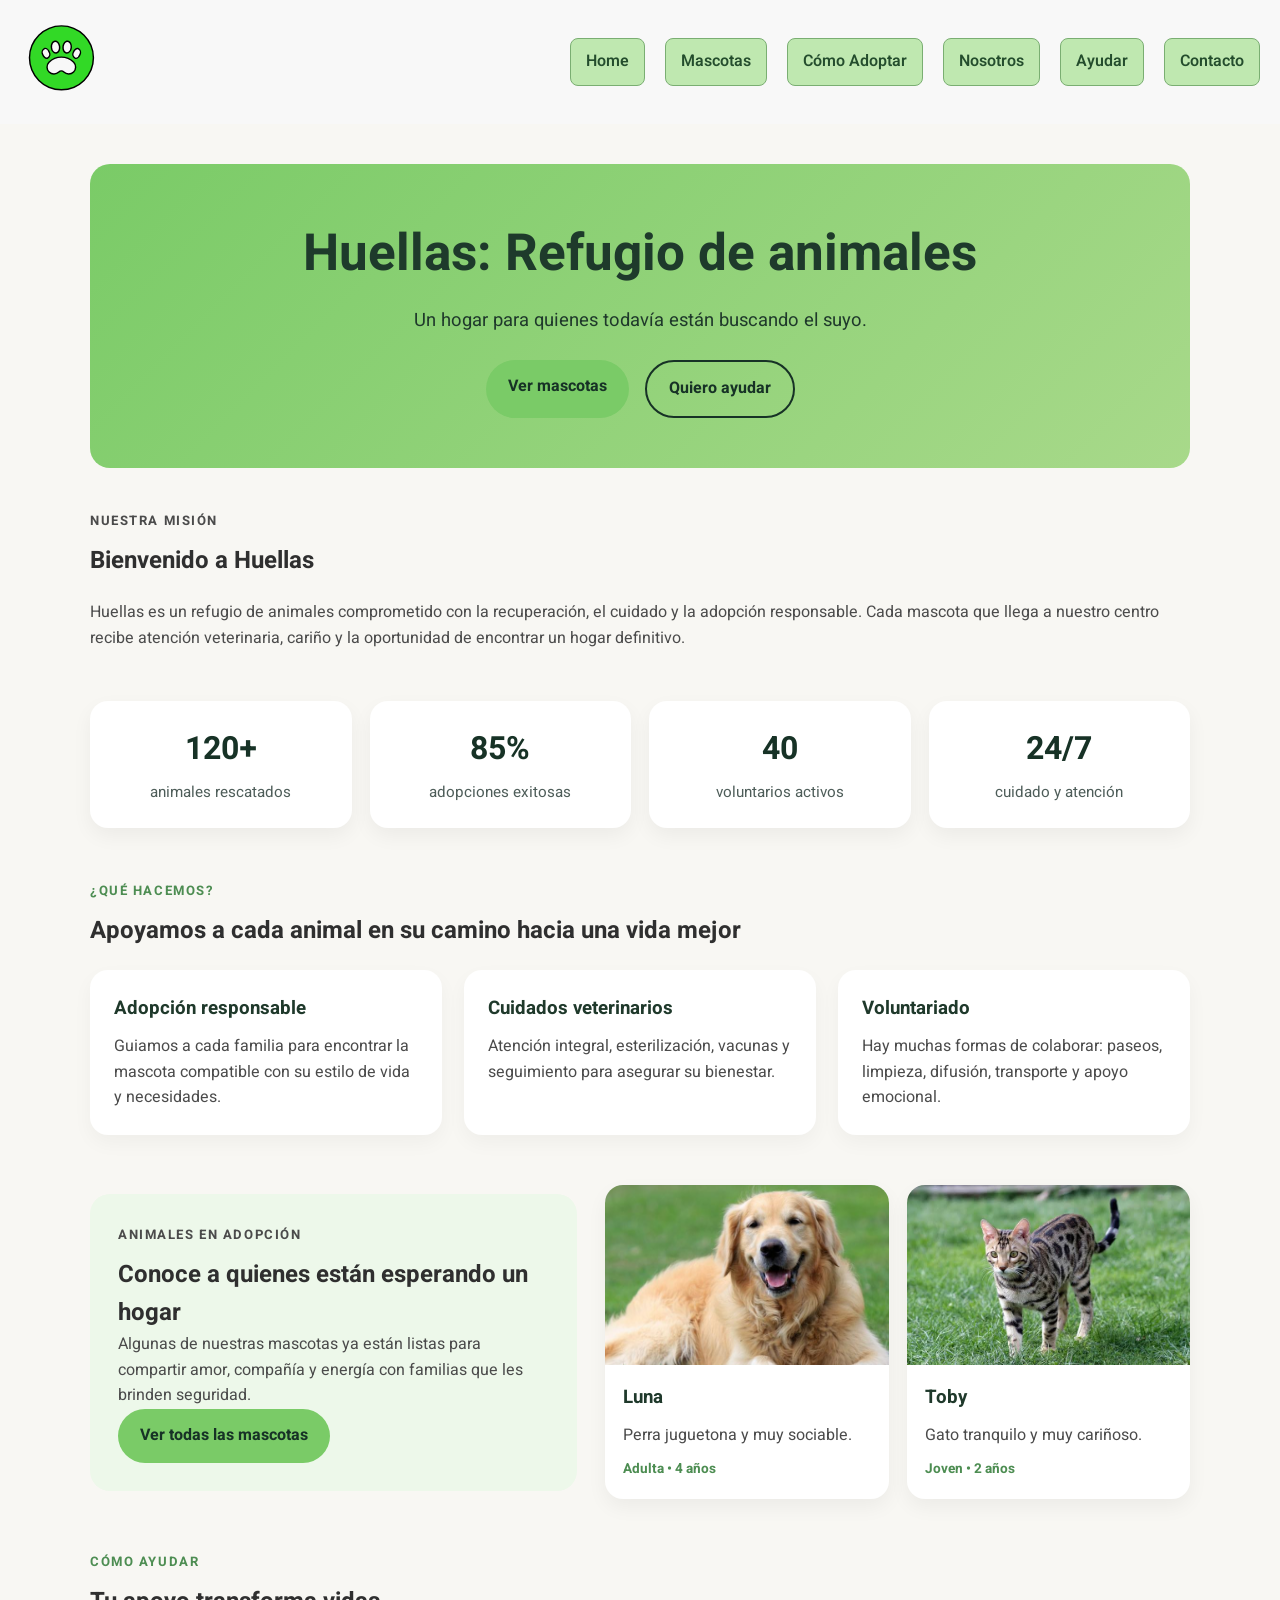
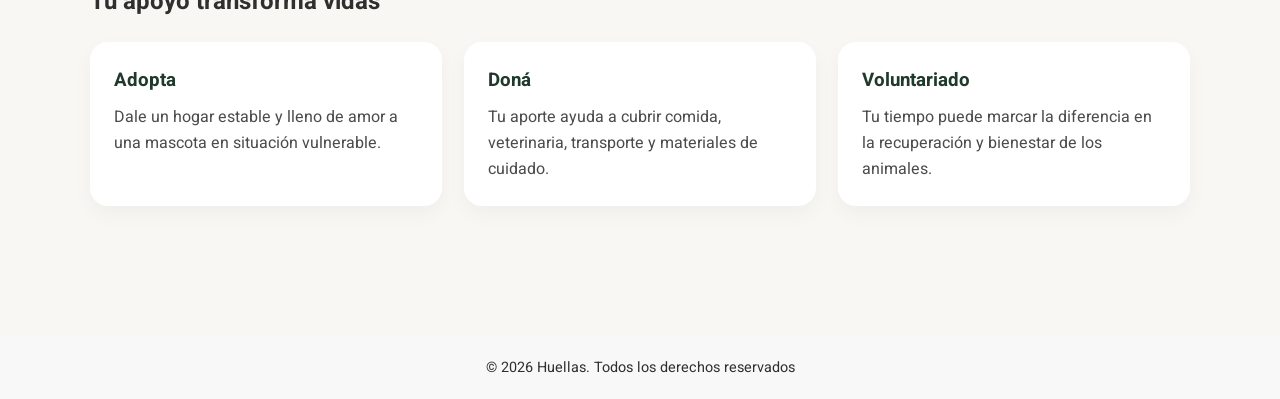
==== index.html @ 4ad2e2eb "Agregué unas imágenes de las mascotas disponibles" ====
<!DOCTYPE html>
<html lang="es">
<head>
    <meta charset="UTF-8">
    <meta name="viewport" content="width=device-width, initial-scale=1.0">
    <link rel="preconnect" href="https://fonts.googleapis.com">
    <link rel="preconnect" href="https://fonts.gstatic.com" crossorigin>
    <link href="https://fonts.googleapis.com/css2?family=Heebo:wght@100..900&display=swap" rel="stylesheet">
    <link rel="stylesheet" href="./css/styles.css">
    <title>Huellas | Home</title>
</head>
<body>
    <header>
        <a href="">
            <img src="./assets/huellas_logo.svg" alt="Logo de Huellas" class="logo">
        </a>
        <nav>
            <ul>
                <a href=""><li>Home</li></a>
                <a href="./pages/mascotas.html"><li>Mascotas</li></a>
                <a href="./pages/como-adoptar.html"><li>Cómo Adoptar</li></a>
                <a href="./pages/nosotros.html"><li>Nosotros</li></a>
                <a href="./pages/ayudar.html"><li>Ayudar</li></a>
                <a href="./pages/contacto.html"><li>Contacto</li></a>
            </ul>
        </nav>
    </header>
    <main>
        <section class="hero">
            <h1>Huellas: Refugio de animales</h1>
            <p>Un hogar para quienes todavía están buscando el suyo.</p>
            <div class="hero-actions">
                <a href="./pages/mascotas.html" class="button primary">Ver mascotas</a>
                <a href="./pages/ayudar.html" class="button secondary">Quiero ayudar</a>
            </div>
        </section>

        <section class="intro-section">
            <div class="section-heading">
                <p class="eyebrow">Nuestra misión</p>
                <h2>Bienvenido a Huellas</h2>
            </div>
            <p>Huellas es un refugio de animales comprometido con la recuperación, el cuidado y la adopción responsable. Cada mascota que llega a nuestro centro recibe atención veterinaria, cariño y la oportunidad de encontrar un hogar definitivo.</p>
        </section>

        <section class="stats">
            <div class="stat-item">
                <strong>120+</strong>
                <span>animales rescatados</span>
            </div>
            <div class="stat-item">
                <strong>85%</strong>
                <span>adopciones exitosas</span>
            </div>
            <div class="stat-item">
                <strong>40</strong>
                <span>voluntarios activos</span>
            </div>
            <div class="stat-item">
                <strong>24/7</strong>
                <span>cuidado y atención</span>
            </div>
        </section>

        <section class="services">
            <div class="section-heading">
                <p class="eyebrow">¿Qué hacemos?</p>
                <h2>Apoyamos a cada animal en su camino hacia una vida mejor</h2>
            </div>

            <div class="feature-grid">
                <article class="feature-card">
                    <h3>Adopción responsable</h3>
                    <p>Guiamos a cada familia para encontrar la mascota compatible con su estilo de vida y necesidades.</p>
                </article>
                <article class="feature-card">
                    <h3>Cuidados veterinarios</h3>
                    <p>Atención integral, esterilización, vacunas y seguimiento para asegurar su bienestar.</p>
                </article>
                <article class="feature-card">
                    <h3>Voluntariado</h3>
                    <p>Hay muchas formas de colaborar: paseos, limpieza, difusión, transporte y apoyo emocional.</p>
                </article>
            </div>
        </section>

        <section class="adoption-preview">
            <div class="preview-copy">
                <p class="eyebrow">Animales en adopción</p>
                <h2>Conoce a quienes están esperando un hogar</h2>
                <p>Algunas de nuestras mascotas ya están listas para compartir amor, compañía y energía con familias que les brinden seguridad.</p>
                <a href="./pages/mascotas.html" class="button primary">Ver todas las mascotas</a>
            </div>

            <div class="pet-list">
                <article class="pet-card">
                    <div class="pet-photo pet-one">
                        <img src="./assets/Luna_golden.jpg" alt="Foto de Luna, una golden retreiver" class="pet-image">
                    </div>
                    <div class="pet-info">
                        <h3>Luna</h3>
                        <p>Perra juguetona y muy sociable.</p>
                        <span>Adulta • 4 años</span>
                    </div>
                </article>

                <article class="pet-card">
                    <div class="pet-photo pet-two">
                        <img src="./assets/Toby_atigrado.jpg" alt="Foto de Toby, un gato atigrado" class="pet-image">
                    </div>
                    <div class="pet-info">
                        <h3>Toby</h3>
                        <p>Gato tranquilo y muy cariñoso.</p>
                        <span>Joven • 2 años</span>
                    </div>
                </article>
            </div>
        </section>

        <section class="help-section">
            <div class="section-heading">
                <p class="eyebrow">Cómo ayudar</p>
                <h2>Tu apoyo transforma vidas</h2>
            </div>

            <div class="help-grid">
                <article class="help-card">
                    <h3>Adopta</h3>
                    <p>Dale un hogar estable y lleno de amor a una mascota en situación vulnerable.</p>
                </article>
                <article class="help-card">
                    <h3>Doná</h3>
                    <p>Tu aporte ayuda a cubrir comida, veterinaria, transporte y materiales de cuidado.</p>
                </article>
                <article class="help-card">
                    <h3>Voluntariado</h3>
                    <p>Tu tiempo puede marcar la diferencia en la recuperación y bienestar de los animales.</p>
                </article>
            </div>
        </section>
    </main>

    <footer>
        <p>&copy; 2026 Huellas. Todos los derechos reservados</p>
    </footer>
</body>
</html>
---- css/styles.css ----
*{
    padding: 0;
    margin: 0;
}
header {
    background-color: #f8f8f8;
    padding: 20px;
    display: flex;
    align-items: center;
    justify-content: space-between;
}
.logo {
    height: 75px;
}
nav ul {
    list-style: none;
    display: flex;
    gap: 20px;
}
nav ul a {
    text-decoration: none;
    color: #2f2f2f;
    font-weight: 600;
    transition: color 0.3s ease;
}
nav ul a li {
    background-color: #BFE8B0;
    padding: 10px 15px;
    border-radius: 8px;
    border: #7AAE72 solid 1px;
    color: #244d2d;
}
nav ul a li:hover {
    background-color: #A7D997;
}


body {
    font-family: "Heebo", sans-serif;
    font-optical-sizing: auto;
    font: weight 400px;
    font-style: normal;
    background-color: #f8f7f3;
    color: #2f2f2f;
    line-height: 1.6;
}

main {
    max-width: 1100px;
    margin: 0 auto;
    padding: 40px 20px 80px;
}

.section-heading {
    margin-bottom: 20px;
}

.eyebrow {
    display: inline-block;
    font-size: 0.82rem;
    text-transform: uppercase;
    letter-spacing: 0.12em;
    font-weight: 700;
    color: #4d8d52;
    margin-bottom: 10px;
}

.hero {
    background: linear-gradient(135deg, #7ACB67, #A8D98A);
    border-radius: 20px;
    padding: 50px 30px;
    margin-bottom: 40px;
    text-align: center;
}

.hero h1 {
    font-size: clamp(2.4rem, 4vw, 3.5rem);
    margin-bottom: 10px;
    color: #1e3a2b;
}

.hero p {
    font-size: 1.15rem;
    color: #1f392b;
    max-width: 700px;
    margin: 0 auto;
}

.hero-actions {
    display: flex;
    justify-content: center;
    gap: 16px;
    flex-wrap: wrap;
    margin-top: 25px;
}

.button {
    display: inline-block;
    padding: 14px 22px;
    border-radius: 999px;
    text-decoration: none;
    font-weight: 700;
    transition: all 0.3s ease;
}

.button.primary {
    background-color: #7ACB67;
    color: #173226;
}

.button.primary:hover {
    background-color: #67b75c;
}

.button.secondary {
    background-color: transparent;
    color: #173226;
    border: 2px solid #173226;
}

.button.secondary:hover {
    background-color: #eaf8e7;
}

.intro-section,
.services,
.help-section {
    margin-bottom: 50px;
}

.intro-section p,
.preview-copy p,
.feature-card p,
.help-card p,
.pet-info p {
    color: #4b4b4b;
}

.stats {
    display: grid;
    grid-template-columns: repeat(4, minmax(0, 1fr));
    gap: 18px;
    margin: 20px 0 50px;
}

.stat-item {
    background: #fff;
    border-radius: 18px;
    padding: 22px 18px;
    text-align: center;
    box-shadow: 0 8px 20px rgba(0, 0, 0, 0.05);
}

.stat-item strong {
    display: block;
    font-size: 2rem;
    color: #173226;
    margin-bottom: 6px;
}

.stat-item span {
    color: #4e5d59;
    font-size: 0.95rem;
}

.feature-grid,
.help-grid {
    display: grid;
    grid-template-columns: repeat(3, minmax(0, 1fr));
    gap: 22px;
}

.feature-card,
.help-card {
    background: #fff;
    border-radius: 18px;
    padding: 24px;
    box-shadow: 0 8px 20px rgba(0, 0, 0, 0.04);
}

.feature-card h3,
.help-card h3,
.pet-info h3 {
    margin-bottom: 10px;
    color: #1f392b;
}

.adoption-preview {
    display: grid;
    grid-template-columns: 1fr 1.2fr;
    gap: 28px;
    align-items: center;
    margin-bottom: 50px;
}

.preview-copy {
    background: #edf8ea;
    border-radius: 20px;
    padding: 28px;
}

.pet-list {
    display: grid;
    grid-template-columns: repeat(2, minmax(0, 1fr));
    gap: 18px;
}

.pet-card {
    background: #fff;
    border-radius: 18px;
    overflow: hidden;
    box-shadow: 0 8px 20px rgba(0, 0, 0, 0.05);
}

.pet-photo {
    height: 180px;
    background-size: cover;
    background-position: center;
}

.pet-one {
    background: linear-gradient(135deg, #d0e7c6, #a5d3a2);
}

.pet-two {
    background: linear-gradient(135deg, #f0d7b8, #d7b28a);
}

.pet-info {
    padding: 18px;
}

.pet-info span {
    display: inline-block;
    margin-top: 10px;
    font-size: 0.85rem;
    font-weight: 700;
    color: #4d8d52;
}

.pet-catalog {
    display: grid;
    grid-template-columns: repeat(3, minmax(0, 1fr));
    gap: 22px;
    margin-bottom: 70px;
}

.profile-card {
    display: flex;
    flex-direction: column;
}

.profile-card .pet-photo {
    height: 210px;
}

.profile-card .pet-info {
    display: flex;
    flex-direction: column;
    flex: 1;
}

.pet-status {
    align-self: flex-start;
    margin: 0 0 8px !important;
    padding: 4px 10px;
    border-radius: 999px;
    background-color: #e9f7e5;
    color: #35723b !important;
    font-size: 0.75rem !important;
    letter-spacing: 0.04em;
    text-transform: uppercase;
}

.profile-card .pet-info > span:last-of-type {
    margin-top: auto;
}

.text-link {
    display: inline-block;
    margin-top: 16px;
    color: #35723b;
    font-weight: 700;
    text-decoration: none;
}

.text-link:hover {
    text-decoration: underline;
}

.pet-three { background: linear-gradient(135deg, #c99b73, #8b5e3c); }
.pet-four { background: linear-gradient(135deg, #3d4548, #9da7a4); }
.pet-five { background: linear-gradient(135deg, #f4c77d, #c26b3b); }
.pet-six { background: linear-gradient(135deg, #e8c4a2, #bb8063); }
.pet-seven { background: linear-gradient(135deg, #a87852, #553a32); }
.pet-eight { background: linear-gradient(135deg, #c0c6c2, #6d7774); }
.pet-nine { background: linear-gradient(135deg, #f2eee3, #b9c9c3); }
.pet-ten { background: linear-gradient(135deg, #bd8164, #6b5146); }
.pet-eleven { background: linear-gradient(135deg, #e29b50, #a94e2d); }
.pet-twelve { background: linear-gradient(135deg, #d2a15e, #875c39); }

.stories-section {
    margin-bottom: 60px;
}

.section-lead {
    max-width: 720px;
    margin: -8px 0 24px;
    color: #4b4b4b;
}

.review-grid {
    display: grid;
    grid-template-columns: repeat(3, minmax(0, 1fr));
    gap: 18px;
}

.review-card {
    padding: 24px;
    background: #fff;
    border-left: 4px solid #7ACB67;
    border-radius: 4px 16px 16px 4px;
    box-shadow: 0 8px 20px rgba(0, 0, 0, 0.04);
}

.review-pet {
    display: block;
    margin-bottom: 12px;
    color: #4d8d52;
    font-size: 0.82rem;
    font-weight: 700;
    text-transform: uppercase;
    letter-spacing: 0.06em;
}

.review-card blockquote {
    margin: 0 0 16px;
    color: #35443c;
    font-size: 1.05rem;
    font-style: italic;
}

.review-card p {
    margin: 0;
    color: #68716d;
    font-size: 0.9rem;
    font-weight: 600;
}

.pet-image {
    width: 100%;
    height: 100%;
    object-fit: cover;
}
.contact-grid {
    display: grid;
    grid-template-columns: 1.3fr 0.9fr;
    gap: 30px;
}

.form-card, .info-card {
    background: #fff;
    border-radius: 16px;
    padding: 25px;
    box-shadow: 0 8px 20px rgba(0, 0, 0, 0.05);
}

.form-card h2, .info-card h2 {
    margin-bottom: 20px;
    color: #2f4f4f;
}

form {
    display: flex;
    flex-direction: column;
    gap: 15px;
}

label {
    font-weight: 600;
    color: #335c5c;
}

input, select, textarea {
    width: 100%;
    padding: 12px 14px;
    border: 1px solid #d8d0c5;
    border-radius: 10px;
    font-size: 1rem;
    box-sizing: border-box;
}

textarea {
    min-height: 140px;
    resize: vertical;
}

button {
    background-color: #7ACB67;
    color: #1f392b;
    border: none;
    border-radius: 10px;
    padding: 14px 20px;
    font-size: 1rem;
    font-weight: 700;
    cursor: pointer;
}

button:hover {
    background-color: #67b75c;
}

.success {
    background-color: #e9f7ef;
    color: #1e5d3a;
    border: 1px solid #bde2c7;
    border-radius: 10px;
    padding: 10px 12px;
    margin-top: 10px;
}

table {
    width: 100%;
    border-collapse: collapse;
    margin-top: 10px;
}

th, td {
    text-align: left;
    padding: 12px 10px;
    border-bottom: 1px solid #e9e0d5;
    vertical-align: top;
}

th {
    background-color: #f5efe7;
    color: #3e4d4d;
}
footer {
    background-color: #f8f8f8;
    padding: 20px;
    text-align: center;
    font-size: 0.9rem;
    color: #2f2f2f;
}

@media (max-width: 768px) {
    .stats,
    .feature-grid,
    .help-grid,
    .pet-list,
    .pet-catalog,
    .review-grid,
    .adoption-preview {
        grid-template-columns: 1fr;
    }

    .contact-grid {
        grid-template-columns: 1fr;
    }
}
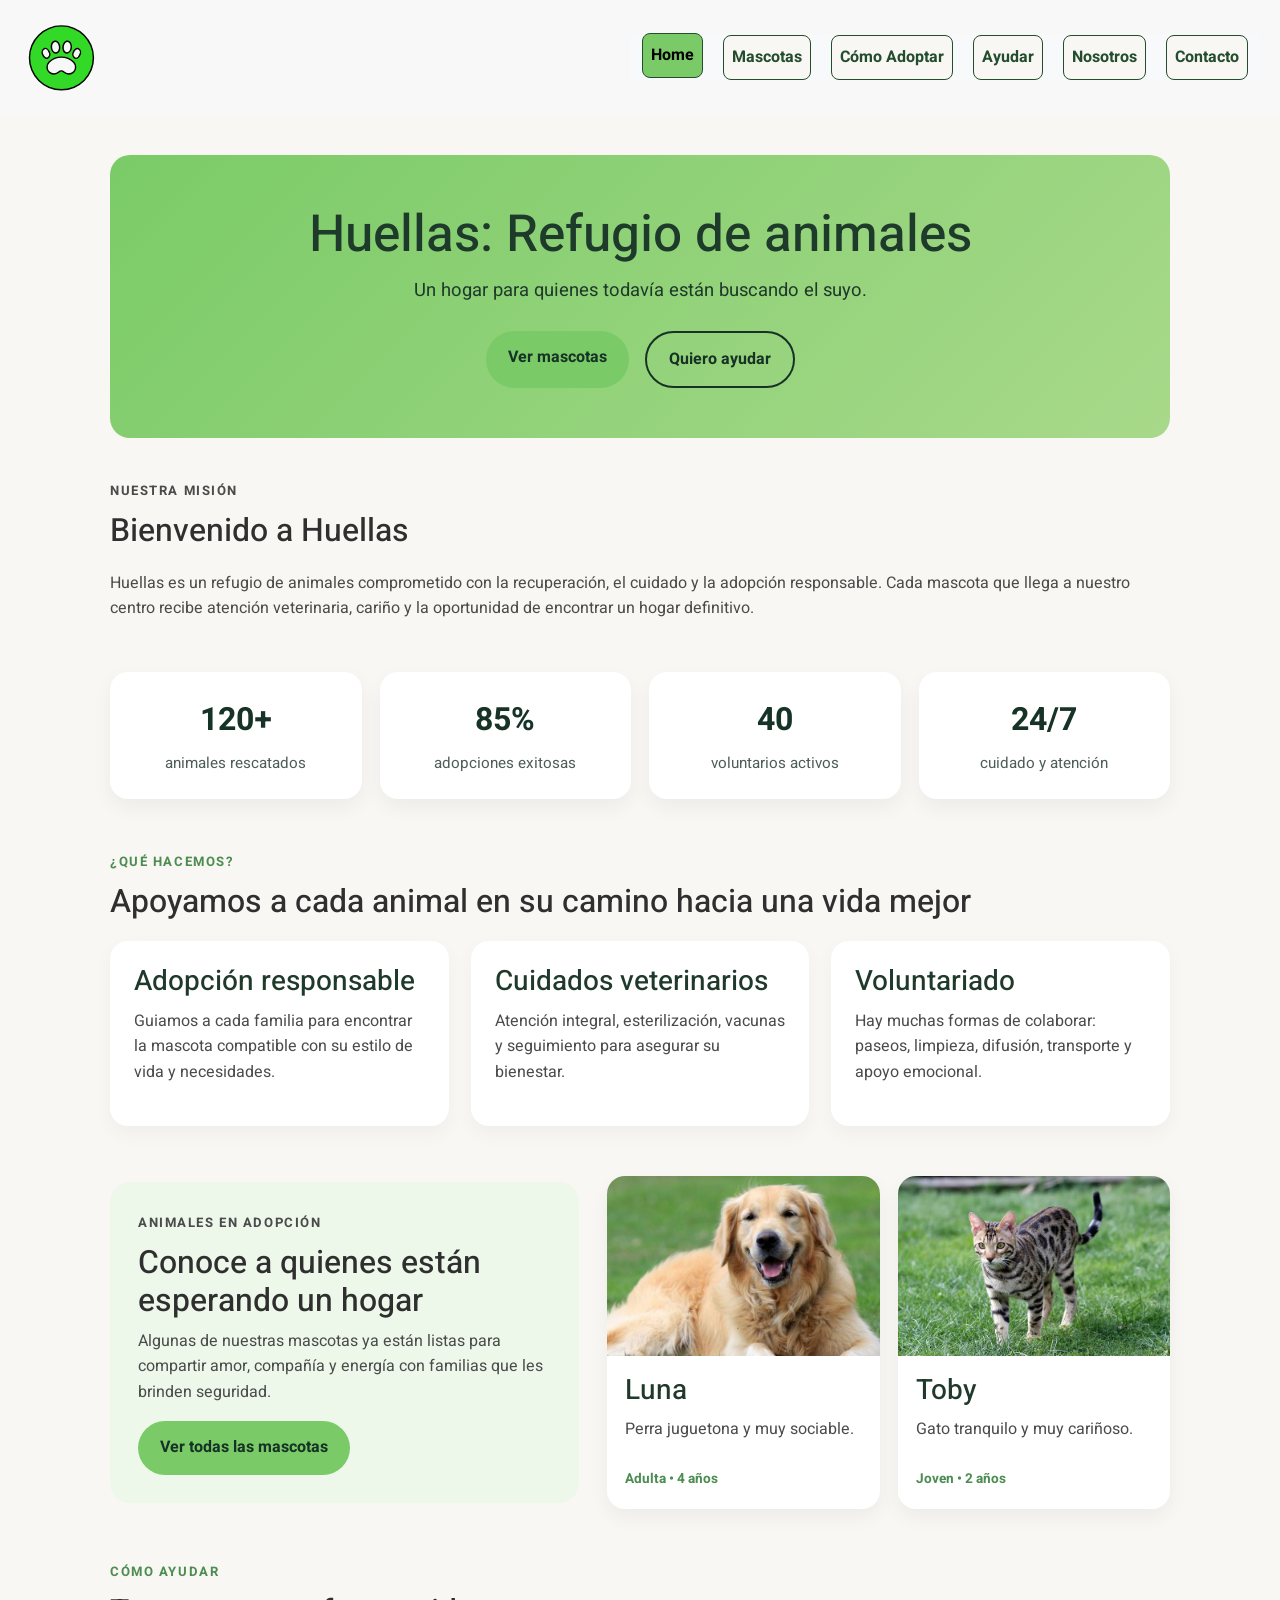
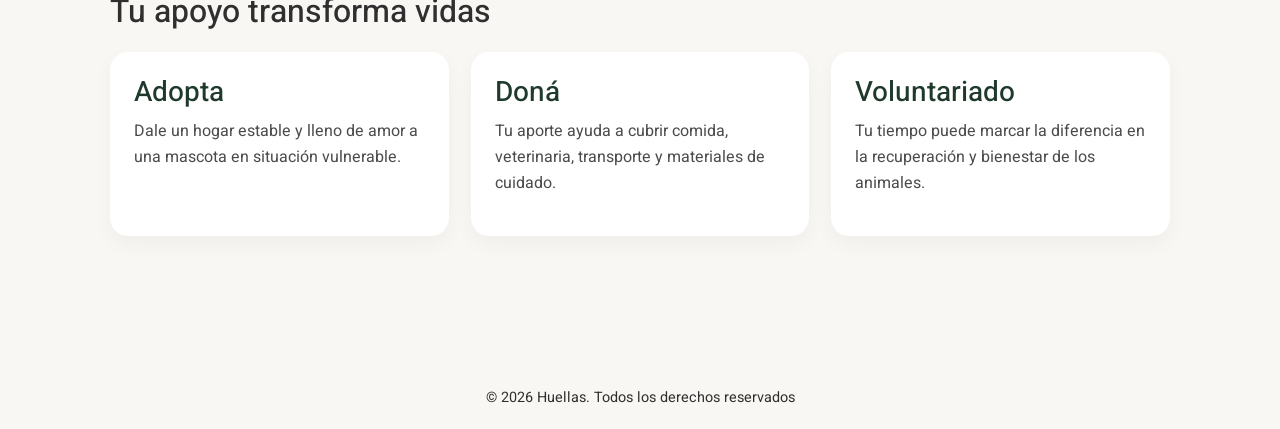
==== commit 799fcd54: "Agregué un navbar desplegable de bootstrap y le di estilos" ====
--- a/index.html
+++ b/index.html
@@ -3,6 +3,8 @@
 <head>
     <meta charset="UTF-8">
     <meta name="viewport" content="width=device-width, initial-scale=1.0">
+    <link rel="icon" href="./assets/huellas_logo.svg" type="image/svg+xml">
+    <link href="https://cdn.jsdelivr.net/npm/bootstrap@5.0.2/dist/css/bootstrap.min.css" rel="stylesheet" integrity="sha384-EVSTQN3/azprG1Anm3QDgpJLIm9Nao0Yz1ztcQTwFspd3yD65VohhpuuCOmLASjC" crossorigin="anonymous">
     <link rel="preconnect" href="https://fonts.googleapis.com">
     <link rel="preconnect" href="https://fonts.gstatic.com" crossorigin>
     <link href="https://fonts.googleapis.com/css2?family=Heebo:wght@100..900&display=swap" rel="stylesheet">
@@ -14,16 +16,35 @@
         <a href="">
             <img src="./assets/huellas_logo.svg" alt="Logo de Huellas" class="logo">
         </a>
-        <nav>
-            <ul>
-                <a href=""><li>Home</li></a>
-                <a href="./pages/mascotas.html"><li>Mascotas</li></a>
-                <a href="./pages/como-adoptar.html"><li>Cómo Adoptar</li></a>
-                <a href="./pages/nosotros.html"><li>Nosotros</li></a>
-                <a href="./pages/ayudar.html"><li>Ayudar</li></a>
-                <a href="./pages/contacto.html"><li>Contacto</li></a>
-            </ul>
-        </nav>
+        <nav class="navbar navbar-expand-lg bg-body-tertiary">
+            <div class="container-fluid">
+                <button class="navbar-toggler" type="button" aria-controls="navbarNav" aria-expanded="false" aria-label="Toggle navigation">
+                    <span class="navbar-toggler-icon"></span>
+                </button>
+                <div class="navbar-collapse" id="navbarNav">
+                <ul class="navbar-nav">
+                    <li class="nav-item">
+                    <a class="nav-link active" aria-current="page" href="">Home</a>
+                    </li>
+                    <li class="nav-item">
+                    <a class="nav-link" href="./pages/mascotas.html">Mascotas</a>
+                    </li>
+                    <li class="nav-item">
+                    <a class="nav-link" href="./pages/como-adoptar.html">Cómo Adoptar</a>
+                    </li>
+                    <li class="nav-item">
+                    <a class="nav-link" href="./pages/ayudar.html">Ayudar</a>
+                    </li>
+                    <li class="nav-item">
+                    <a class="nav-link" href="./pages/nosotros.html">Nosotros</a>
+                    </li>
+                    <li class="nav-item">
+                    <a class="nav-link" href="./pages/contacto.html">Contacto</a>
+                    </li>
+                </ul>
+                </div>
+            </div>
+            </nav>
     </header>
     <main>
         <section class="hero">
@@ -143,5 +164,7 @@
     <footer>
         <p>&copy; 2026 Huellas. Todos los derechos reservados</p>
     </footer>
+        <script src="https://cdn.jsdelivr.net/npm/bootstrap@5.0.2/dist/js/bootstrap.bundle.min.js" integrity="sha384-MrcW6ZMFYlzcLA8Nl+NtUVF0sA7MsXsP1UyJoMp4YLEuNSfAP+JcXn/tWtIaxVXM" crossorigin="anonymous"></script>
+        <script src="./js/main.js?v=4"></script>
 </body>
 </html>
--- a/css/styles.css
+++ b/css/styles.css
@@ -1,6 +1,15 @@
 *{
+    box-sizing: border-box;
     padding: 0;
     margin: 0;
+}
+:root {
+    --primary-color: #7ACB67;
+    --secondary-color: #244d2d;
+    --text-color: #2f2f2f;
+    --background-color: #f8f7f3;
+    --card-background: #fff;
+    --card-shadow: rgba(0, 0, 0, 0.05);
 }
 header {
     background-color: #f8f8f8;
@@ -8,33 +17,87 @@
     display: flex;
     align-items: center;
     justify-content: space-between;
-}
-.logo {
-    height: 75px;
-}
-nav ul {
-    list-style: none;
-    display: flex;
-    gap: 20px;
-}
-nav ul a {
-    text-decoration: none;
-    color: #2f2f2f;
-    font-weight: 600;
-    transition: color 0.3s ease;
-}
-nav ul a li {
-    background-color: #BFE8B0;
-    padding: 10px 15px;
-    border-radius: 8px;
-    border: #7AAE72 solid 1px;
-    color: #244d2d;
-}
-nav ul a li:hover {
-    background-color: #A7D997;
-}
-
-
+
+    .logo {
+        height: 75px;
+        object-fit: contain;
+    }
+
+    nav {
+        min-width: 0;
+
+        ul {
+            list-style: none;
+            display: flex;
+            gap: 20px;
+
+            li {
+                padding: 0;
+                background-color: transparent;
+                border: 0;
+
+                .nav-link {
+                    display: block;
+                    padding: 9px 16px;
+                    border: 1px solid var(--secondary-color);
+                    border-radius: 8px;
+                    background-color: var(--background-color);
+                    color: var(--secondary-color);
+                    font-weight: 700;
+                    text-decoration: none;
+                    transition: background-color 0.2s ease, border-color 0.2s ease,
+                        color 0.2s ease, transform 0.2s ease;
+
+                    &:hover,
+                    &:focus,
+                    &.active {
+                        background-color: var(--primary-color);
+                        border-color: var(--secondary-color);
+                        color: #173226;
+                        transform: translateY(-2px);
+                    }
+                }
+            }
+        }
+    }
+}
+header .navbar {
+    padding: 0;
+}
+header .navbar-toggler {
+    flex-shrink: 0;
+    padding: 8px 10px;
+    width: 48px;
+    height: 44px;
+    border: 1px solid var(--secondary-color);
+    background-color: var(--primary-color);
+}
+header .navbar-toggler-icon {
+    display: block;
+    width: 24px;
+    height: 2px;
+    margin: 0 auto;
+    background-image: none;
+    background-color: var(--secondary-color);
+    border-radius: 2px;
+    position: relative;
+}
+header .navbar-toggler-icon::before,
+header .navbar-toggler-icon::after {
+    content: "";
+    position: absolute;
+    left: 0;
+    width: 24px;
+    height: 2px;
+    background-color: var(--secondary-color);
+    border-radius: 2px;
+}
+header .navbar-toggler-icon::before {
+    top: -7px;
+}
+header .navbar-toggler-icon::after {
+    top: 7px;
+}
 body {
     font-family: "Heebo", sans-serif;
     font-optical-sizing: auto;
@@ -49,77 +112,77 @@
     max-width: 1100px;
     margin: 0 auto;
     padding: 40px 20px 80px;
-}
-
-.section-heading {
-    margin-bottom: 20px;
-}
-
-.eyebrow {
-    display: inline-block;
-    font-size: 0.82rem;
-    text-transform: uppercase;
-    letter-spacing: 0.12em;
-    font-weight: 700;
-    color: #4d8d52;
-    margin-bottom: 10px;
-}
-
-.hero {
-    background: linear-gradient(135deg, #7ACB67, #A8D98A);
-    border-radius: 20px;
-    padding: 50px 30px;
-    margin-bottom: 40px;
-    text-align: center;
-}
-
-.hero h1 {
-    font-size: clamp(2.4rem, 4vw, 3.5rem);
-    margin-bottom: 10px;
-    color: #1e3a2b;
-}
-
-.hero p {
-    font-size: 1.15rem;
-    color: #1f392b;
-    max-width: 700px;
-    margin: 0 auto;
-}
-
-.hero-actions {
-    display: flex;
-    justify-content: center;
-    gap: 16px;
-    flex-wrap: wrap;
-    margin-top: 25px;
-}
-
-.button {
-    display: inline-block;
-    padding: 14px 22px;
-    border-radius: 999px;
-    text-decoration: none;
-    font-weight: 700;
-    transition: all 0.3s ease;
-}
-
-.button.primary {
-    background-color: #7ACB67;
-    color: #173226;
-}
-
-.button.primary:hover {
-    background-color: #67b75c;
-}
-
-.button.secondary {
-    background-color: transparent;
-    color: #173226;
-    border: 2px solid #173226;
-}
-
-.button.secondary:hover {
-    background-color: #eaf8e7;
+
+    .section-heading {
+        margin-bottom: 20px;
+    }
+
+    .eyebrow {
+        display: inline-block;
+        font-size: 0.82rem;
+        text-transform: uppercase;
+        letter-spacing: 0.12em;
+        font-weight: 700;
+        color: #4d8d52;
+        margin-bottom: 10px;
+    }
+
+    .hero {
+        background: linear-gradient(135deg, #7ACB67, #A8D98A);
+        border-radius: 20px;
+        padding: 50px 30px;
+        margin-bottom: 40px;
+        text-align: center;
+
+        h1 {
+            font-size: clamp(2.4rem, 4vw, 3.5rem);
+            margin-bottom: 10px;
+            color: #1e3a2b;
+        }
+
+        p {
+            font-size: 1.15rem;
+            color: #1f392b;
+            max-width: 700px;
+            margin: 0 auto;
+        }
+
+        .hero-actions {
+            display: flex;
+            justify-content: center;
+            gap: 16px;
+            flex-wrap: wrap;
+            margin-top: 25px;
+        }
+    }
+
+    .button {
+        display: inline-block;
+        padding: 14px 22px;
+        border-radius: 999px;
+        text-decoration: none;
+        font-weight: 700;
+        transition: all 0.3s ease;
+
+        &.primary {
+            background-color: #7ACB67;
+            color: #173226;
+
+            &:hover {
+                background-color: #67b75c;
+            }
+        }
+
+        &.secondary {
+            background-color: transparent;
+            color: #173226;
+            border: 2px solid #173226;
+
+            &:hover {
+                background-color: #eaf8e7;
+            }
+        }
+    }
 }
 
 .intro-section,
@@ -260,14 +323,14 @@
     flex: 1;
 }
 
-.pet-status {
+.profile-card .pet-status {
     align-self: flex-start;
-    margin: 0 0 8px !important;
+    margin: 0 0 8px;
     padding: 4px 10px;
     border-radius: 999px;
     background-color: #e9f7e5;
-    color: #35723b !important;
-    font-size: 0.75rem !important;
+    color: #35723b;
+    font-size: 0.75rem;
     letter-spacing: 0.04em;
     text-transform: uppercase;
 }
@@ -437,11 +500,105 @@
     color: #3e4d4d;
 }
 footer {
-    background-color: #f8f8f8;
+    background-color: var(--background-color);
     padding: 20px;
     text-align: center;
     font-size: 0.9rem;
     color: #2f2f2f;
+
+    p {
+        margin: 0;
+    }
+}
+
+@media (max-width: 991px) {
+    header {
+        position: relative;
+        z-index: 20;
+        padding: 12px 16px;
+
+        .logo {
+            height: 75px;
+        }
+
+        nav {
+            max-width: 58%;
+        }
+
+        .navbar {
+            position: static;
+        }
+
+        .navbar-toggler {
+            display: block;
+            margin-left: auto;
+        }
+
+        .navbar-collapse {
+            position: absolute;
+            top: 100%;
+            right: 16px;
+            z-index: 10;
+            display: block;
+            width: min(280px, calc(100vw - 32px));
+            max-height: 0;
+            padding: 0 10px;
+            overflow: hidden;
+            opacity: 0;
+            visibility: hidden;
+            transform: translateY(-10px) scale(0.98);
+            transform-origin: top right;
+            background-color: #f8f8f8;
+            border: 1px solid transparent;
+            border-radius: 8px;
+            box-shadow: none;
+            transition: height 0.3s ease, max-height 0.3s ease, opacity 0.2s ease, transform 0.3s ease,
+                padding 0.3s ease, border-color 0.3s ease, box-shadow 0.3s ease,
+                visibility 0s linear 0.3s;
+
+            &.is-open {
+                height: auto;
+                max-height: 420px;
+                padding: 10px;
+                opacity: 1;
+                visibility: visible;
+                transform: translateY(0) scale(1);
+                border-color: #dcebd8;
+                box-shadow: 0 12px 24px rgba(36, 77, 45, 0.14);
+            }
+        }
+
+        .navbar-nav {
+            gap: 4px;
+
+            .nav-item {
+                width: 100%;
+            }
+
+            .nav-link {
+                display: block;
+                padding: 7px 12px;
+                min-height: 38px;
+                border: 1px solid var(--secondary-color);
+                border-radius: 8px;
+                background-color: var(--background-color);
+                color: var(--secondary-color);
+                font-size: 0.95rem;
+                font-weight: 700;
+                transition: background-color 0.2s ease, border-color 0.2s ease,
+                    color 0.2s ease, transform 0.2s ease;
+
+                &:hover,
+                &:focus,
+                &.active {
+                    background-color: #e9f7e5;
+                    border-color: #b9dcae;
+                    color: #173226;
+                    transform: translateX(3px);
+                }
+            }
+        }
+    }
 }
 
 @media (max-width: 768px) {
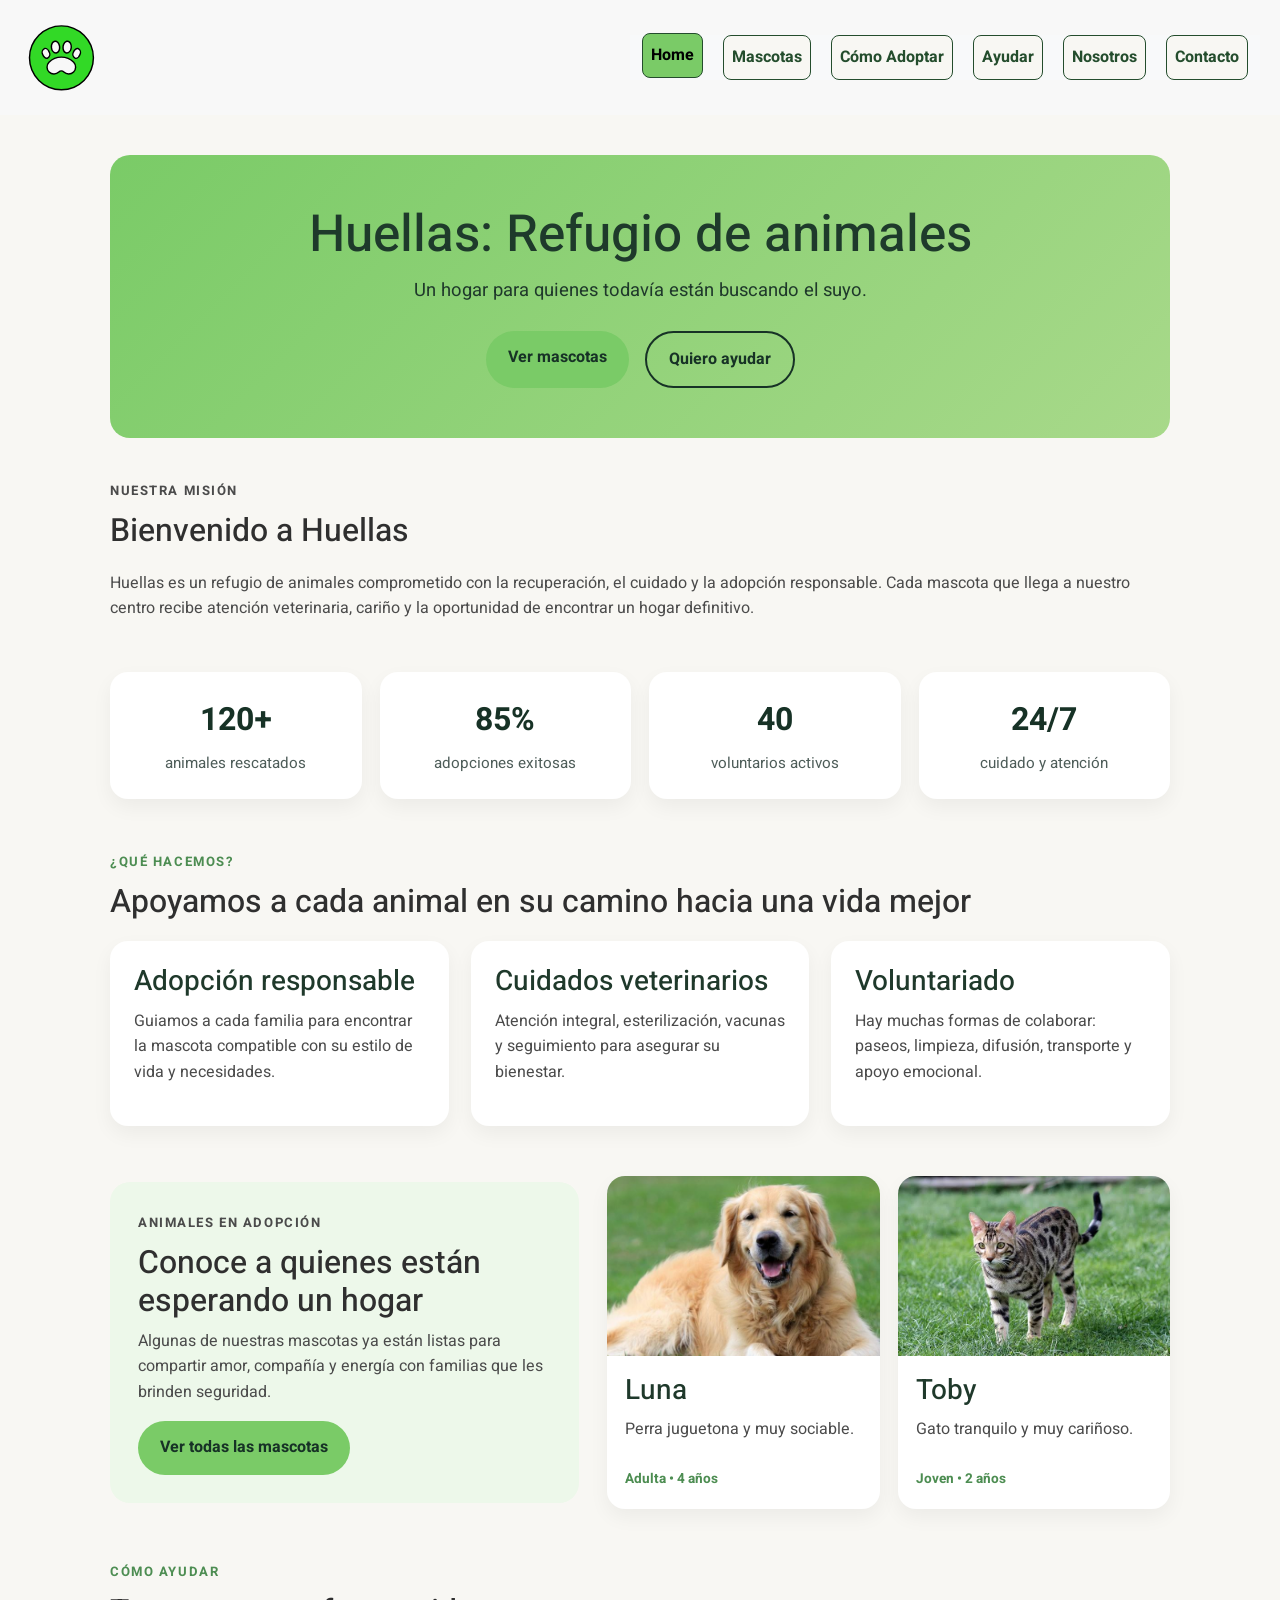
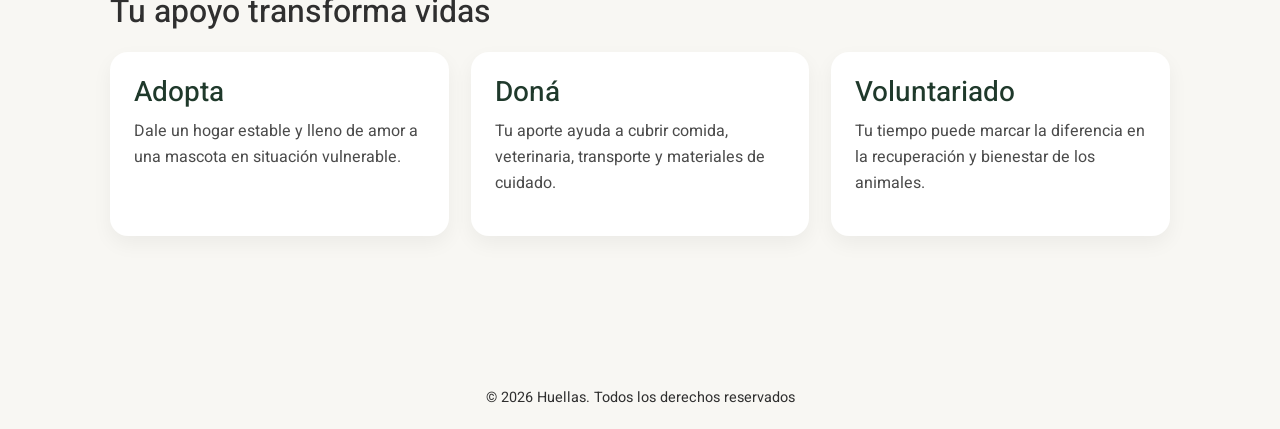
==== commit fdd09170: "Modifiqué funcionalidades del menú desplegable y del formulario de contacto" ====
--- a/index.html
+++ b/index.html
@@ -18,10 +18,10 @@
         </a>
         <nav class="navbar navbar-expand-lg bg-body-tertiary">
             <div class="container-fluid">
-                <button class="navbar-toggler" type="button" aria-controls="navbarNav" aria-expanded="false" aria-label="Toggle navigation">
+                <button class="navbar-toggler" type="button" data-bs-toggle="collapse" data-bs-target="#navbarNav" aria-controls="navbarNav" aria-expanded="false" aria-label="Toggle navigation">
                     <span class="navbar-toggler-icon"></span>
                 </button>
-                <div class="navbar-collapse" id="navbarNav">
+                <div class="collapse navbar-collapse" id="navbarNav">
                 <ul class="navbar-nav">
                     <li class="nav-item">
                     <a class="nav-link active" aria-current="page" href="">Home</a>
@@ -165,6 +165,5 @@
         <p>&copy; 2026 Huellas. Todos los derechos reservados</p>
     </footer>
         <script src="https://cdn.jsdelivr.net/npm/bootstrap@5.0.2/dist/js/bootstrap.bundle.min.js" integrity="sha384-MrcW6ZMFYlzcLA8Nl+NtUVF0sA7MsXsP1UyJoMp4YLEuNSfAP+JcXn/tWtIaxVXM" crossorigin="anonymous"></script>
-        <script src="./js/main.js?v=4"></script>
 </body>
 </html>
--- a/css/styles.css
+++ b/css/styles.css
@@ -1,618 +1,749 @@
-*{
+/* ================================================================
+   ESTILOS GENERALES: reset, variables y estructura comun
+   ================================================================ */
+
+/* Unifica el modelo de caja y elimina espacios predeterminados. */
+* {
     box-sizing: border-box;
     padding: 0;
     margin: 0;
 }
+
+/* Centraliza colores y sombras compartidos por todas las paginas. */
 :root {
     --primary-color: #7ACB67;
     --secondary-color: #244d2d;
     --text-color: #2f2f2f;
+    --text-color-light: #4b4b4b;
     --background-color: #f8f7f3;
     --card-background: #fff;
     --card-shadow: rgba(0, 0, 0, 0.05);
 }
-header {
-    background-color: #f8f8f8;
-    padding: 20px;
-    display: flex;
-    align-items: center;
-    justify-content: space-between;
-
-    .logo {
-        height: 75px;
-        object-fit: contain;
-    }
-
-    nav {
-        min-width: 0;
-
-        ul {
-            list-style: none;
+
+/* Define tipografia, fondo y color base del sitio. */
+body {
+    font-family: "Heebo", sans-serif;
+    font-optical-sizing: auto;
+    font-weight: 400;
+    font-style: normal;
+    background-color: var(--background-color);
+    color: var(--text-color);
+    line-height: 1.6;
+
+    /* ============================================================
+       ESTILOS GENERALES: encabezado y navegacion
+       ============================================================ */
+
+    header {
+        background-color: #f8f8f8;
+        padding: 20px;
+        display: flex;
+        align-items: center;
+        justify-content: space-between;
+
+        .logo {
+            height: 75px;
+            object-fit: contain;
+        }
+
+        nav {
+            min-width: 0;
+
+            ul {
+                list-style: none;
+                display: flex;
+                gap: 20px;
+
+                li {
+                    padding: 0;
+                    background-color: transparent;
+                    border: 0;
+
+                    .nav-link {
+                        display: block;
+                        padding: 9px 16px;
+                        border: 1px solid var(--secondary-color);
+                        border-radius: 8px;
+                        background-color: var(--background-color);
+                        color: var(--secondary-color);
+                        font-weight: 700;
+                        text-decoration: none;
+                        transition: background-color 0.2s ease, border-color 0.2s ease,
+                            color 0.2s ease, transform 0.2s ease;
+
+                        &:hover,
+                        &:focus,
+                        &.active {
+                            background-color: var(--primary-color);
+                            border-color: var(--secondary-color);
+                            color: #173226;
+                            transform: translateY(-2px);
+                        }
+                    }
+                }
+            }
+        }
+
+        .navbar {
+            padding: 0;
+        }
+
+        .navbar-toggler {
+            flex-shrink: 0;
+            padding: 8px 10px;
+            width: 48px;
+            height: 44px;
+            border: 1px solid var(--secondary-color);
+            background-color: var(--primary-color);
+        }
+
+        .navbar-toggler-icon {
+            display: block;
+            width: 24px;
+            height: 2px;
+            margin: 0 auto;
+            background-image: none;
+            background-color: var(--secondary-color);
+            border-radius: 2px;
+            position: relative;
+
+            &::before,
+            &::after {
+                content: "";
+                position: absolute;
+                left: 0;
+                width: 24px;
+                height: 2px;
+                background-color: var(--secondary-color);
+                border-radius: 2px;
+            }
+
+            &::before {
+                top: -7px;
+            }
+
+            &::after {
+                top: 7px;
+            }
+        }
+    }
+
+    /* ============================================================
+       ESTILOS GENERALES: contenedor, hero y botones
+       ============================================================ */
+
+    main {
+        max-width: 1100px;
+        margin: 0 auto;
+        padding: 40px 20px 80px;
+
+        .section-heading {
+            margin-bottom: 20px;
+        }
+
+        .eyebrow {
+            display: inline-block;
+            font-size: 0.82rem;
+            text-transform: uppercase;
+            letter-spacing: 0.12em;
+            font-weight: 700;
+            color: #4d8d52;
+            margin-bottom: 10px;
+        }
+
+        .hero {
+            background: linear-gradient(135deg, #7ACB67, #A8D98A);
+            border-radius: 20px;
+            padding: 50px 30px;
+            margin-bottom: 40px;
+            text-align: center;
+
+            h1 {
+                font-size: clamp(2.4rem, 4vw, 3.5rem);
+                margin-bottom: 10px;
+                color: #1e3a2b;
+            }
+
+            h2 {
+                color: #1e3a2b;
+            }
+
+            p {
+                font-size: 1.15rem;
+                color: #1f392b;
+                max-width: 700px;
+                margin: 0 auto;
+            }
+
+            .hero-actions {
+                display: flex;
+                justify-content: center;
+                gap: 16px;
+                flex-wrap: wrap;
+                margin-top: 25px;
+            }
+        }
+
+        .button {
+            display: inline-block;
+            padding: 14px 22px;
+            border-radius: 999px;
+            text-decoration: none;
+            font-weight: 700;
+            transition: all 0.3s ease;
+
+            &.primary {
+                background-color: var(--primary-color);
+                color: #173226;
+
+                &:hover {
+                    background-color: #67b75c;
+                }
+            }
+
+            &.secondary {
+                background-color: transparent;
+                color: #173226;
+                border: 2px solid #173226;
+
+                &:hover {
+                    background-color: #eaf8e7;
+                }
+            }
+        }
+    }
+
+    /* ============================================================
+       ESTILOS GENERALES: componentes compartidos
+       ============================================================ */
+
+    .intro-section,
+    .services,
+    .help-section {
+        margin-bottom: 50px;
+    }
+
+    .intro-section p,
+    .preview-copy p,
+    .feature-card p,
+    .help-card p,
+    .pet-info p {
+        color: var(--text-color-light);
+    }
+
+    .feature-grid,
+    .help-grid {
+        display: grid;
+        grid-template-columns: repeat(3, minmax(0, 1fr));
+        gap: 22px;
+    }
+
+    .feature-card,
+    .help-card {
+        background: var(--card-background);
+        border-radius: 18px;
+        padding: 24px;
+        box-shadow: 0 8px 20px var(--card-shadow);
+
+        h3 {
+            margin-bottom: 10px;
+            color: #1f392b;
+        }
+    }
+
+    .stats {
+        display: grid;
+        grid-template-columns: repeat(4, minmax(0, 1fr));
+        gap: 18px;
+        margin: 20px 0 50px;
+
+        .stat-item {
+            background: var(--card-background);
+            border-radius: 18px;
+            padding: 22px 18px;
+            text-align: center;
+            box-shadow: 0 8px 20px var(--card-shadow);
+
+            strong {
+                display: block;
+                font-size: 2rem;
+                color: #173226;
+                margin-bottom: 6px;
+            }
+
+            span {
+                color: #4e5d59;
+                font-size: 0.95rem;
+            }
+        }
+    }
+
+    .pet-image {
+        width: 100%;
+        height: 100%;
+        object-fit: cover;
+    }
+
+    .stories-section {
+        margin-bottom: 60px;
+    }
+
+    .section-lead {
+        max-width: 720px;
+        margin: -8px 0 24px;
+        color: var(--text-color-light);
+    }
+
+    .review-grid {
+        display: grid;
+        grid-template-columns: repeat(3, minmax(0, 1fr));
+        gap: 18px;
+    }
+
+    .review-card {
+        padding: 24px;
+        background: var(--card-background);
+        border-left: 4px solid var(--primary-color);
+        border-radius: 4px 16px 16px 4px;
+        box-shadow: 0 8px 20px var(--card-shadow);
+
+        blockquote {
+            margin: 0 0 16px;
+            color: #35443c;
+            font-size: 1.05rem;
+            font-style: italic;
+        }
+
+        p {
+            margin: 0;
+            color: #68716d;
+            font-size: 0.9rem;
+            font-weight: 600;
+        }
+    }
+
+    .review-pet {
+        display: block;
+        margin-bottom: 12px;
+        color: #4d8d52;
+        font-size: 0.82rem;
+        font-weight: 700;
+        text-transform: uppercase;
+        letter-spacing: 0.06em;
+    }
+
+    /* ============================================================
+       ESTILOS GENERALES: formularios, tablas y pie de página
+       ============================================================ */
+
+    form {
+        display: flex;
+        flex-direction: column;
+        gap: 15px;
+    }
+
+    label {
+        font-weight: 600;
+        color: #335c5c;
+    }
+
+    input,
+    select,
+    textarea {
+        width: 100%;
+        padding: 12px 14px;
+        border: 1px solid #d8d0c5;
+        border-radius: 10px;
+        font-size: 1rem;
+    }
+
+    textarea {
+        min-height: 140px;
+        resize: vertical;
+    }
+
+    button {
+        background-color: var(--primary-color);
+        color: #1f392b;
+        border: none;
+        border-radius: 10px;
+        padding: 14px 20px;
+        font-size: 1rem;
+        font-weight: 700;
+        cursor: pointer;
+
+        &:hover {
+            background-color: #67b75c;
+        }
+    }
+
+    table {
+        width: 100%;
+        border-collapse: collapse;
+        margin-top: 10px;
+
+        th,
+        td {
+            text-align: left;
+            padding: 12px 10px;
+            border-bottom: 1px solid #e9e0d5;
+            vertical-align: top;
+        }
+
+        th {
+            background-color: #f5efe7;
+            color: #3e4d4d;
+        }
+    }
+
+    .success {
+        background-color: #e9f7ef;
+        color: #1e5d3a;
+        border: 1px solid #bde2c7;
+        border-radius: 10px;
+        padding: 10px 12px;
+        margin-top: 10px;
+    }
+
+    footer {
+        background-color: var(--background-color);
+        padding: 20px;
+        text-align: center;
+        font-size: 0.9rem;
+        color: var(--text-color);
+
+        p {
+            margin: 0;
+        }
+    }
+
+    /* ============================================================
+       PAGINA: INICIO (index.html)
+       ============================================================ */
+
+    .adoption-preview {
+        display: grid;
+        grid-template-columns: 1fr 1.2fr;
+        gap: 28px;
+        align-items: center;
+        margin-bottom: 50px;
+    }
+
+    .preview-copy {
+        background: #edf8ea;
+        border-radius: 20px;
+        padding: 28px;
+    }
+
+    .pet-list {
+        display: grid;
+        grid-template-columns: repeat(2, minmax(0, 1fr));
+        gap: 18px;
+    }
+
+    .pet-card {
+        background: var(--card-background);
+        border-radius: 18px;
+        overflow: hidden;
+        box-shadow: 0 8px 20px var(--card-shadow);
+
+        .text-link {
+            display: block;
+            margin-top: 16px;
+            padding: 10px 16px;
+            border: 1px solid var(--secondary-color);
+            border-radius: 8px;
+            background-color: var(--primary-color);
+            color: #173226;
+            font-weight: 700;
+            text-align: center;
+            text-decoration: none;
+            transition: background-color 0.2s ease, border-color 0.2s ease,
+                color 0.2s ease, transform 0.2s ease;
+
+            &:hover,
+            &:focus {
+                background-color: #67b75c;
+                border-color: #173226;
+                color: #173226;
+                transform: translateY(-2px);
+            }
+        }
+    }
+
+    .pet-photo {
+        height: 180px;
+        background-size: cover;
+        background-position: center;
+    }
+
+    .pet-one {
+        background: linear-gradient(135deg, #d0e7c6, #a5d3a2);
+    }
+
+    .pet-two {
+        background: linear-gradient(135deg, #f0d7b8, #d7b28a);
+    }
+
+    .pet-info {
+        padding: 18px;
+
+        h3 {
+            margin-bottom: 10px;
+            color: #1f392b;
+        }
+
+        span {
+            display: inline-block;
+            margin-top: 10px;
+            font-size: 0.85rem;
+            font-weight: 700;
+            color: #4d8d52;
+        }
+    }
+
+    /* ============================================================
+       PAGINA: MASCOTAS (pages/mascotas.html)
+       ============================================================ */
+
+    .pet-catalog {
+        display: grid;
+        grid-template-columns: repeat(3, minmax(0, 1fr));
+        gap: 22px;
+        margin-bottom: 70px;
+    }
+
+    .profile-card {
+        display: flex;
+        flex-direction: column;
+
+        .pet-photo {
+            height: 210px;
+        }
+
+        .pet-info {
             display: flex;
+            flex-direction: column;
+            flex: 1;
+        }
+
+        .pet-status {
+            align-self: flex-start;
+            margin: 0 0 8px;
+            padding: 4px 10px;
+            border-radius: 999px;
+            background-color: #e9f7e5;
+            color: #35723b;
+            font-size: 0.75rem;
+            letter-spacing: 0.04em;
+            text-transform: uppercase;
+        }
+
+        .pet-info > span:last-of-type {
+            margin-top: auto;
+        }
+    }
+
+    .pet-three { background: linear-gradient(135deg, #c99b73, #8b5e3c); }
+    .pet-four { background: linear-gradient(135deg, #3d4548, #9da7a4); }
+    .pet-five { background: linear-gradient(135deg, #f4c77d, #c26b3b); }
+    .pet-six { background: linear-gradient(135deg, #e8c4a2, #bb8063); }
+    .pet-seven { background: linear-gradient(135deg, #a87852, #553a32); }
+    .pet-eight { background: linear-gradient(135deg, #c0c6c2, #6d7774); }
+    .pet-nine { background: linear-gradient(135deg, #f2eee3, #b9c9c3); }
+    .pet-ten { background: linear-gradient(135deg, #bd8164, #6b5146); }
+    .pet-eleven { background: linear-gradient(135deg, #e29b50, #a94e2d); }
+    .pet-twelve { background: linear-gradient(135deg, #d2a15e, #875c39); }
+
+    /* ============================================================
+       PAGINA: COMO ADOPTAR (pages/como-adoptar.html)
+       ============================================================ */
+
+    /* Esta pagina usa los componentes generales de proceso y adopcion. */
+
+    /* ============================================================
+       PAGINA: AYUDAR (pages/ayudar.html)
+       ============================================================ */
+
+    /* Esta pagina usa tarjetas y acciones generales de colaboracion. */
+
+    /* ============================================================
+       PAGINA: NOSOTROS (pages/nosotros.html)
+       ============================================================ */
+
+    .about-us {
+        display: flex;
+        flex-direction: column;
+        align-items: center;
+        gap: 20px;
+
+        .historia,
+        .mision,
+        .valores {
+            display: flex;
+            flex-direction: column;
+            align-items: center;
+            width: 75%;
+        }
+
+        .historia-img {
+            width: 75%;
+            height: auto;
+            border-radius: 12px;
+            margin-top: 15px;
+        }
+
+        .mision-imagenes {
+            display: flex;
+            flex-direction: row;
+            justify-content: center;
             gap: 20px;
-
-            li {
-                padding: 0;
-                background-color: transparent;
-                border: 0;
+            width: 100%;
+        }
+
+        .mision-img {
+            width: 45%;
+            height: auto;
+            border-radius: 12px;
+            margin-top: 15px;
+        }
+
+        .valores ul {
+            list-style-type: none;
+            padding-left: 20px;
+        }
+
+        .valores-img {
+            width: 50%;
+            height: auto;
+            border-radius: 12px;
+            margin-top: 15px;
+        }
+    }
+
+    /* ============================================================
+       PAGINA: CONTACTO (pages/contacto.html)
+       ============================================================ */
+
+    .contact-grid {
+        display: grid;
+        grid-template-columns: 1.3fr 0.9fr;
+        gap: 30px;
+    }
+
+    .form-card,
+    .info-card {
+        background: var(--card-background);
+        border-radius: 16px;
+        padding: 25px;
+        box-shadow: 0 8px 20px var(--card-shadow);
+
+        h2 {
+            margin-bottom: 20px;
+            color: #2f4f4f;
+        }
+    }
+
+    /* ============================================================
+       ESTILOS GENERALES: responsive
+       ============================================================ */
+
+    @media (max-width: 991px) {
+        header {
+            position: relative;
+            z-index: 20;
+            padding: 12px 16px;
+
+            .logo {
+                height: 75px;
+            }
+
+            nav {
+                max-width: 58%;
+            }
+
+            .navbar {
+                position: static;
+            }
+
+            .navbar-toggler {
+                display: block;
+                margin-left: auto;
+            }
+
+            .navbar-collapse {
+                position: absolute;
+                top: 100%;
+                right: 16px;
+                z-index: 10;
+                width: min(280px, calc(100vw - 32px));
+                padding: 10px;
+                background-color: #f8f8f8;
+                border: 1px solid #dcebd8;
+                border-radius: 8px;
+                box-shadow: 0 12px 24px rgba(36, 77, 45, 0.14);
+            }
+
+            .navbar-nav {
+                gap: 4px;
+
+                .nav-item {
+                    width: 100%;
+                }
 
                 .nav-link {
                     display: block;
-                    padding: 9px 16px;
+                    padding: 7px 12px;
+                    min-height: 38px;
                     border: 1px solid var(--secondary-color);
                     border-radius: 8px;
                     background-color: var(--background-color);
                     color: var(--secondary-color);
+                    font-size: 0.95rem;
                     font-weight: 700;
-                    text-decoration: none;
-                    transition: background-color 0.2s ease, border-color 0.2s ease,
-                        color 0.2s ease, transform 0.2s ease;
 
                     &:hover,
                     &:focus,
                     &.active {
-                        background-color: var(--primary-color);
-                        border-color: var(--secondary-color);
+                        background-color: #e9f7e5;
+                        border-color: #b9dcae;
                         color: #173226;
-                        transform: translateY(-2px);
+                        transform: translateX(3px);
                     }
                 }
             }
         }
     }
+
+    @media (max-width: 768px) {
+        .stats,
+        .feature-grid,
+        .help-grid,
+        .pet-list,
+        .pet-catalog,
+        .review-grid,
+        .adoption-preview,
+        .contact-grid {
+            grid-template-columns: 1fr;
+        }
+
+        .about-us {
+            .historia,
+            .mision,
+            .valores {
+                width: 100%;
+            }
+
+            .mision-imagenes {
+                flex-direction: column;
+                align-items: center;
+            }
+
+            .mision-img,
+            .historia-img,
+            .valores-img {
+                width: 100%;
+            }
+        }
+    }
 }
-header .navbar {
-    padding: 0;
-}
-header .navbar-toggler {
-    flex-shrink: 0;
-    padding: 8px 10px;
-    width: 48px;
-    height: 44px;
-    border: 1px solid var(--secondary-color);
-    background-color: var(--primary-color);
-}
-header .navbar-toggler-icon {
-    display: block;
-    width: 24px;
-    height: 2px;
-    margin: 0 auto;
-    background-image: none;
-    background-color: var(--secondary-color);
-    border-radius: 2px;
-    position: relative;
-}
-header .navbar-toggler-icon::before,
-header .navbar-toggler-icon::after {
-    content: "";
-    position: absolute;
-    left: 0;
-    width: 24px;
-    height: 2px;
-    background-color: var(--secondary-color);
-    border-radius: 2px;
-}
-header .navbar-toggler-icon::before {
-    top: -7px;
-}
-header .navbar-toggler-icon::after {
-    top: 7px;
-}
-body {
-    font-family: "Heebo", sans-serif;
-    font-optical-sizing: auto;
-    font: weight 400px;
-    font-style: normal;
-    background-color: #f8f7f3;
-    color: #2f2f2f;
-    line-height: 1.6;
-}
-
-main {
-    max-width: 1100px;
-    margin: 0 auto;
-    padding: 40px 20px 80px;
-
-    .section-heading {
-        margin-bottom: 20px;
-    }
-
-    .eyebrow {
-        display: inline-block;
-        font-size: 0.82rem;
-        text-transform: uppercase;
-        letter-spacing: 0.12em;
-        font-weight: 700;
-        color: #4d8d52;
-        margin-bottom: 10px;
-    }
-
-    .hero {
-        background: linear-gradient(135deg, #7ACB67, #A8D98A);
-        border-radius: 20px;
-        padding: 50px 30px;
-        margin-bottom: 40px;
-        text-align: center;
-
-        h1 {
-            font-size: clamp(2.4rem, 4vw, 3.5rem);
-            margin-bottom: 10px;
-            color: #1e3a2b;
-        }
-
-        p {
-            font-size: 1.15rem;
-            color: #1f392b;
-            max-width: 700px;
-            margin: 0 auto;
-        }
-
-        .hero-actions {
-            display: flex;
-            justify-content: center;
-            gap: 16px;
-            flex-wrap: wrap;
-            margin-top: 25px;
-        }
-    }
-
-    .button {
-        display: inline-block;
-        padding: 14px 22px;
-        border-radius: 999px;
-        text-decoration: none;
-        font-weight: 700;
-        transition: all 0.3s ease;
-
-        &.primary {
-            background-color: #7ACB67;
-            color: #173226;
-
-            &:hover {
-                background-color: #67b75c;
-            }
-        }
-
-        &.secondary {
-            background-color: transparent;
-            color: #173226;
-            border: 2px solid #173226;
-
-            &:hover {
-                background-color: #eaf8e7;
-            }
-        }
-    }
-}
-
-.intro-section,
-.services,
-.help-section {
-    margin-bottom: 50px;
-}
-
-.intro-section p,
-.preview-copy p,
-.feature-card p,
-.help-card p,
-.pet-info p {
-    color: #4b4b4b;
-}
-
-.stats {
-    display: grid;
-    grid-template-columns: repeat(4, minmax(0, 1fr));
-    gap: 18px;
-    margin: 20px 0 50px;
-}
-
-.stat-item {
-    background: #fff;
-    border-radius: 18px;
-    padding: 22px 18px;
-    text-align: center;
-    box-shadow: 0 8px 20px rgba(0, 0, 0, 0.05);
-}
-
-.stat-item strong {
-    display: block;
-    font-size: 2rem;
-    color: #173226;
-    margin-bottom: 6px;
-}
-
-.stat-item span {
-    color: #4e5d59;
-    font-size: 0.95rem;
-}
-
-.feature-grid,
-.help-grid {
-    display: grid;
-    grid-template-columns: repeat(3, minmax(0, 1fr));
-    gap: 22px;
-}
-
-.feature-card,
-.help-card {
-    background: #fff;
-    border-radius: 18px;
-    padding: 24px;
-    box-shadow: 0 8px 20px rgba(0, 0, 0, 0.04);
-}
-
-.feature-card h3,
-.help-card h3,
-.pet-info h3 {
-    margin-bottom: 10px;
-    color: #1f392b;
-}
-
-.adoption-preview {
-    display: grid;
-    grid-template-columns: 1fr 1.2fr;
-    gap: 28px;
-    align-items: center;
-    margin-bottom: 50px;
-}
-
-.preview-copy {
-    background: #edf8ea;
-    border-radius: 20px;
-    padding: 28px;
-}
-
-.pet-list {
-    display: grid;
-    grid-template-columns: repeat(2, minmax(0, 1fr));
-    gap: 18px;
-}
-
-.pet-card {
-    background: #fff;
-    border-radius: 18px;
-    overflow: hidden;
-    box-shadow: 0 8px 20px rgba(0, 0, 0, 0.05);
-}
-
-.pet-photo {
-    height: 180px;
-    background-size: cover;
-    background-position: center;
-}
-
-.pet-one {
-    background: linear-gradient(135deg, #d0e7c6, #a5d3a2);
-}
-
-.pet-two {
-    background: linear-gradient(135deg, #f0d7b8, #d7b28a);
-}
-
-.pet-info {
-    padding: 18px;
-}
-
-.pet-info span {
-    display: inline-block;
-    margin-top: 10px;
-    font-size: 0.85rem;
-    font-weight: 700;
-    color: #4d8d52;
-}
-
-.pet-catalog {
-    display: grid;
-    grid-template-columns: repeat(3, minmax(0, 1fr));
-    gap: 22px;
-    margin-bottom: 70px;
-}
-
-.profile-card {
-    display: flex;
-    flex-direction: column;
-}
-
-.profile-card .pet-photo {
-    height: 210px;
-}
-
-.profile-card .pet-info {
-    display: flex;
-    flex-direction: column;
-    flex: 1;
-}
-
-.profile-card .pet-status {
-    align-self: flex-start;
-    margin: 0 0 8px;
-    padding: 4px 10px;
-    border-radius: 999px;
-    background-color: #e9f7e5;
-    color: #35723b;
-    font-size: 0.75rem;
-    letter-spacing: 0.04em;
-    text-transform: uppercase;
-}
-
-.profile-card .pet-info > span:last-of-type {
-    margin-top: auto;
-}
-
-.text-link {
-    display: inline-block;
-    margin-top: 16px;
-    color: #35723b;
-    font-weight: 700;
-    text-decoration: none;
-}
-
-.text-link:hover {
-    text-decoration: underline;
-}
-
-.pet-three { background: linear-gradient(135deg, #c99b73, #8b5e3c); }
-.pet-four { background: linear-gradient(135deg, #3d4548, #9da7a4); }
-.pet-five { background: linear-gradient(135deg, #f4c77d, #c26b3b); }
-.pet-six { background: linear-gradient(135deg, #e8c4a2, #bb8063); }
-.pet-seven { background: linear-gradient(135deg, #a87852, #553a32); }
-.pet-eight { background: linear-gradient(135deg, #c0c6c2, #6d7774); }
-.pet-nine { background: linear-gradient(135deg, #f2eee3, #b9c9c3); }
-.pet-ten { background: linear-gradient(135deg, #bd8164, #6b5146); }
-.pet-eleven { background: linear-gradient(135deg, #e29b50, #a94e2d); }
-.pet-twelve { background: linear-gradient(135deg, #d2a15e, #875c39); }
-
-.stories-section {
-    margin-bottom: 60px;
-}
-
-.section-lead {
-    max-width: 720px;
-    margin: -8px 0 24px;
-    color: #4b4b4b;
-}
-
-.review-grid {
-    display: grid;
-    grid-template-columns: repeat(3, minmax(0, 1fr));
-    gap: 18px;
-}
-
-.review-card {
-    padding: 24px;
-    background: #fff;
-    border-left: 4px solid #7ACB67;
-    border-radius: 4px 16px 16px 4px;
-    box-shadow: 0 8px 20px rgba(0, 0, 0, 0.04);
-}
-
-.review-pet {
-    display: block;
-    margin-bottom: 12px;
-    color: #4d8d52;
-    font-size: 0.82rem;
-    font-weight: 700;
-    text-transform: uppercase;
-    letter-spacing: 0.06em;
-}
-
-.review-card blockquote {
-    margin: 0 0 16px;
-    color: #35443c;
-    font-size: 1.05rem;
-    font-style: italic;
-}
-
-.review-card p {
-    margin: 0;
-    color: #68716d;
-    font-size: 0.9rem;
-    font-weight: 600;
-}
-
-.pet-image {
-    width: 100%;
-    height: 100%;
-    object-fit: cover;
-}
-.contact-grid {
-    display: grid;
-    grid-template-columns: 1.3fr 0.9fr;
-    gap: 30px;
-}
-
-.form-card, .info-card {
-    background: #fff;
-    border-radius: 16px;
-    padding: 25px;
-    box-shadow: 0 8px 20px rgba(0, 0, 0, 0.05);
-}
-
-.form-card h2, .info-card h2 {
-    margin-bottom: 20px;
-    color: #2f4f4f;
-}
-
-form {
-    display: flex;
-    flex-direction: column;
-    gap: 15px;
-}
-
-label {
-    font-weight: 600;
-    color: #335c5c;
-}
-
-input, select, textarea {
-    width: 100%;
-    padding: 12px 14px;
-    border: 1px solid #d8d0c5;
-    border-radius: 10px;
-    font-size: 1rem;
-    box-sizing: border-box;
-}
-
-textarea {
-    min-height: 140px;
-    resize: vertical;
-}
-
-button {
-    background-color: #7ACB67;
-    color: #1f392b;
-    border: none;
-    border-radius: 10px;
-    padding: 14px 20px;
-    font-size: 1rem;
-    font-weight: 700;
-    cursor: pointer;
-}
-
-button:hover {
-    background-color: #67b75c;
-}
-
-.success {
-    background-color: #e9f7ef;
-    color: #1e5d3a;
-    border: 1px solid #bde2c7;
-    border-radius: 10px;
-    padding: 10px 12px;
-    margin-top: 10px;
-}
-
-table {
-    width: 100%;
-    border-collapse: collapse;
-    margin-top: 10px;
-}
-
-th, td {
-    text-align: left;
-    padding: 12px 10px;
-    border-bottom: 1px solid #e9e0d5;
-    vertical-align: top;
-}
-
-th {
-    background-color: #f5efe7;
-    color: #3e4d4d;
-}
-footer {
-    background-color: var(--background-color);
-    padding: 20px;
-    text-align: center;
-    font-size: 0.9rem;
-    color: #2f2f2f;
-
-    p {
-        margin: 0;
-    }
-}
-
-@media (max-width: 991px) {
-    header {
-        position: relative;
-        z-index: 20;
-        padding: 12px 16px;
-
-        .logo {
-            height: 75px;
-        }
-
-        nav {
-            max-width: 58%;
-        }
-
-        .navbar {
-            position: static;
-        }
-
-        .navbar-toggler {
-            display: block;
-            margin-left: auto;
-        }
-
-        .navbar-collapse {
-            position: absolute;
-            top: 100%;
-            right: 16px;
-            z-index: 10;
-            display: block;
-            width: min(280px, calc(100vw - 32px));
-            max-height: 0;
-            padding: 0 10px;
-            overflow: hidden;
-            opacity: 0;
-            visibility: hidden;
-            transform: translateY(-10px) scale(0.98);
-            transform-origin: top right;
-            background-color: #f8f8f8;
-            border: 1px solid transparent;
-            border-radius: 8px;
-            box-shadow: none;
-            transition: height 0.3s ease, max-height 0.3s ease, opacity 0.2s ease, transform 0.3s ease,
-                padding 0.3s ease, border-color 0.3s ease, box-shadow 0.3s ease,
-                visibility 0s linear 0.3s;
-
-            &.is-open {
-                height: auto;
-                max-height: 420px;
-                padding: 10px;
-                opacity: 1;
-                visibility: visible;
-                transform: translateY(0) scale(1);
-                border-color: #dcebd8;
-                box-shadow: 0 12px 24px rgba(36, 77, 45, 0.14);
-            }
-        }
-
-        .navbar-nav {
-            gap: 4px;
-
-            .nav-item {
-                width: 100%;
-            }
-
-            .nav-link {
-                display: block;
-                padding: 7px 12px;
-                min-height: 38px;
-                border: 1px solid var(--secondary-color);
-                border-radius: 8px;
-                background-color: var(--background-color);
-                color: var(--secondary-color);
-                font-size: 0.95rem;
-                font-weight: 700;
-                transition: background-color 0.2s ease, border-color 0.2s ease,
-                    color 0.2s ease, transform 0.2s ease;
-
-                &:hover,
-                &:focus,
-                &.active {
-                    background-color: #e9f7e5;
-                    border-color: #b9dcae;
-                    color: #173226;
-                    transform: translateX(3px);
-                }
-            }
-        }
-    }
-}
-
-@media (max-width: 768px) {
-    .stats,
-    .feature-grid,
-    .help-grid,
-    .pet-list,
-    .pet-catalog,
-    .review-grid,
-    .adoption-preview {
-        grid-template-columns: 1fr;
-    }
-
-    .contact-grid {
-        grid-template-columns: 1fr;
-    }
-}
